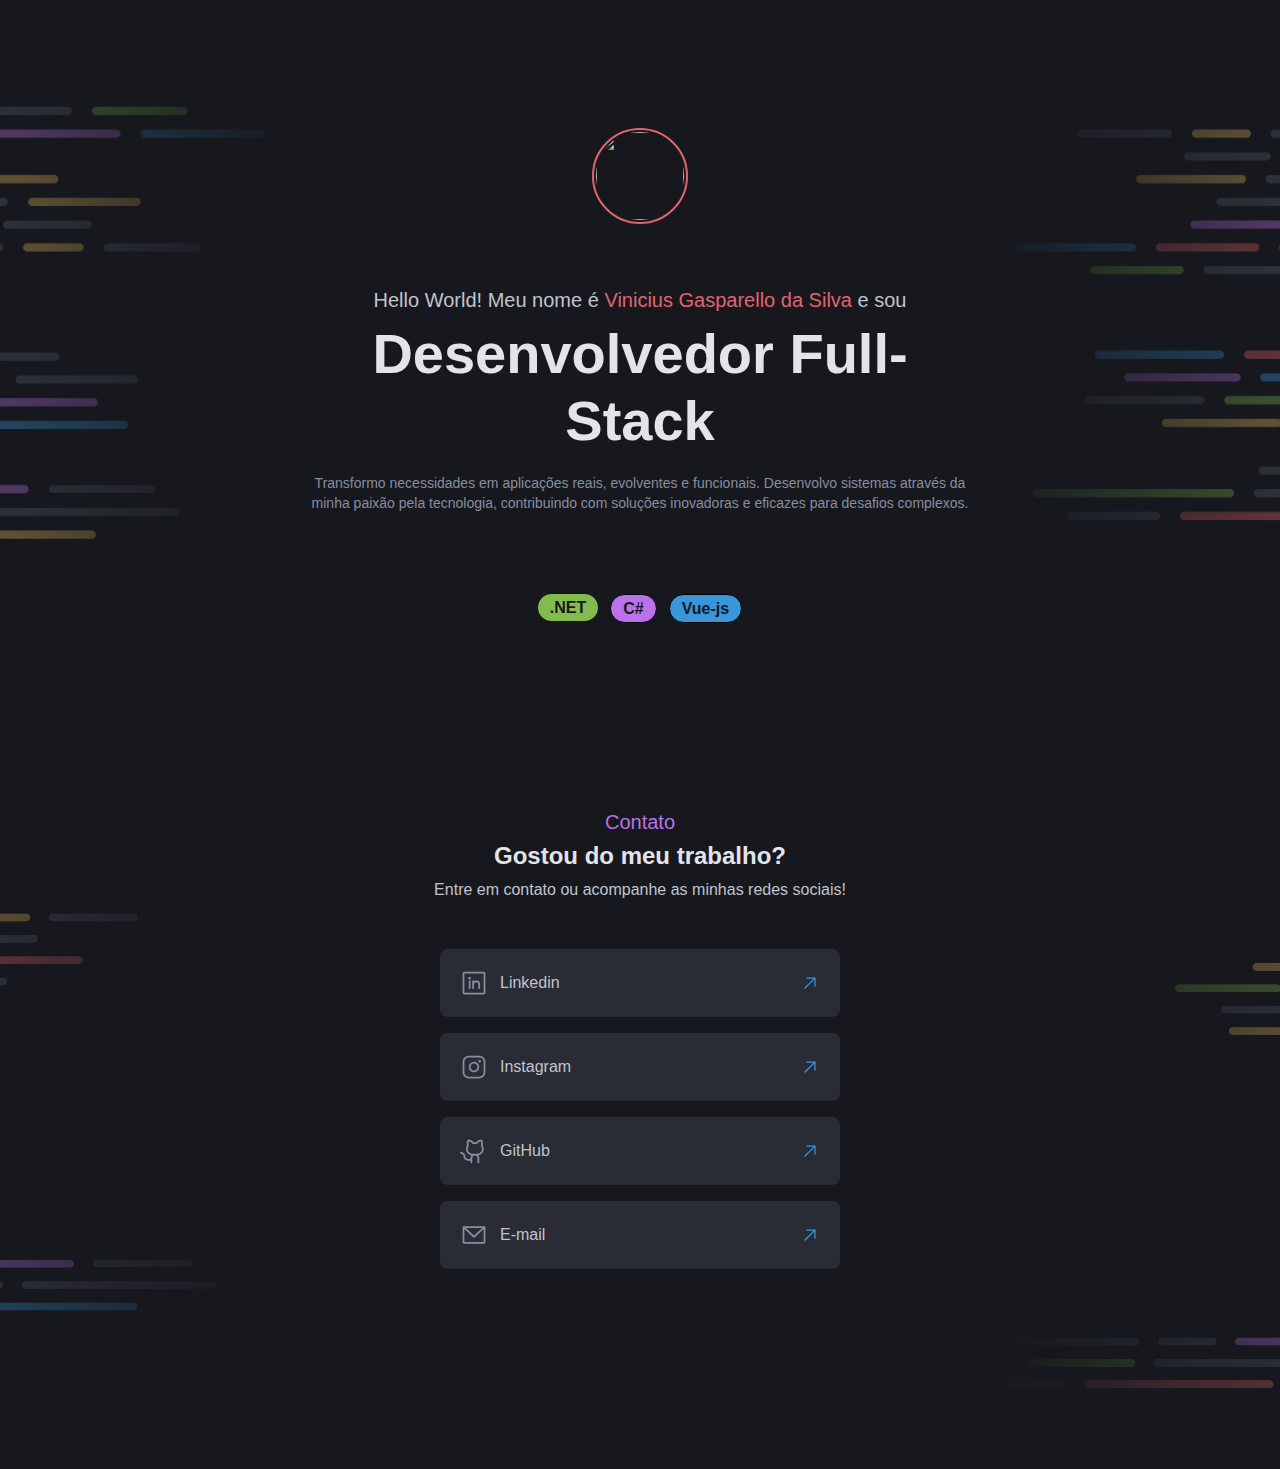
==== index.html @ 73d3e3e0 "feat: portifolio created" ====
<!DOCTYPE html>
<html lang="en">
<head>
  <meta charset="UTF-8">
  <meta http-equiv="X-UA-Compatible" content="IE=edge">
  <meta name="viewport" content="width=device-width, initial-scale=1.0">
  <link rel="stylesheet" href="./vars.css">
  <link rel="stylesheet" href="./style.css">
  
  
  <style>
   button,
   input,
   select,
   h1,
   h2,
   h3,
   h4,
   h5,
   * {
       box-sizing: border-box;
       margin: 0;
       padding: 0;
       border: none;
       text-decoration: none;
       background: none;
   
       -webkit-font-smoothing: antialiased;
   }
   
   menu, ol, ul {
       list-style-type: none;
       margin: 0;
       padding: 0;
   }
   </style>
  <title>Vinicius Gasparello da Silva</title>
</head>
<body>
  <div class="projeto">
    <div
      class="intro"
      style="
        background: url(images/intro0.png) center;
        background-size: cover;
        background-repeat: no-repeat;
      "
    >
      <div class="info">
        <div class="header">
          <div class="avatar">
            <div class="border"></div>
            <img class="image" src="images/perfil.jpg" />
          </div>
          <div class="text">
            <div class="title">
              <div class="hello-world-meu-nome-vinicius-gasparello-da-silva-e-sou">
                <span>
                  <span class="hello-world-meu-nome-vinicius-gasparello-da-silva-e-sou-span"> Hello World! Meu nome é</span>
                  <span class="hello-world-meu-nome-vinicius-gasparello-da-silva-e-sou-span2">Vinicius Gasparello da Silva</span>
                  <span class="hello-world-meu-nome-vinicius-gasparello-da-silva-e-sou-span3">e sou</span>
                </span>
              </div>
              <div class="desenvolvedor-full-stack">Desenvolvedor Full-Stack</div>
            </div>
            <div class="transformo-necessidades-em-aplica-es-reais-evolventes-e-funcionais-desenvolvo-sistemas-atrav-s-da-minha-paix-o-pela-tecnologia-contribuindo-com-solu-es-inovadoras-e-eficazes-para-desafios-complexos">
              Transformo necessidades em aplicações reais, evolventes e funcionais. Desenvolvo sistemas através da minha paixão pela tecnologia, contribuindo com soluções inovadoras e eficazes para desafios complexos.
            </div>
          </div>
        </div>
        <div class="tags">
          <div class="social-button">
            <div class="git-hub">.NET</div>
          </div>
          <div class="social-button2">
            <div class="php">C#</div>
          </div>
          <div class="social-button3">
            <div class="css">Vue-js</div>
          </div>
          <!-- 
          <div class="social-button4">
            <div class="html">HTML</div>
          </div>
          <div class="social-button5">
            <div class="javascript">Javascript</div>
          </div>
           --> 
        </div>
      </div>
    </div>

    <div class="projects" style="display: none;">
      <div class="header2">
        <div class="meu-trabalho">Meu trabalho</div>
        <div class="veja-os-projetos-em-destaque">
          Veja os projetos em destaque
        </div>
      </div>
      <div class="grid">
        <div class="project-card">
          <img class="image2" src="image1.png" />
          <div class="text2">
            <div class="description">
              <div class="title2">Travelgram</div>
              <div
                class="lorem-ipsum-dolor-sit-amet-consectetur-viverra-sed-laoreet-eu-ornare"
              >
                Rede social onde as pessoas mostram os registros de suas viagens
                pelo mundo
              </div>
            </div>
            <div class="tags2">
              <div class="social-button6">
                <div class="php2">PHP</div>
              </div>
              <div class="social-button7">
                <div class="css2">CSS</div>
              </div>
              <div class="social-button8">
                <div class="html2">HTML</div>
              </div>
              <div class="social-button9">
                <div class="javascript2">Javascript</div>
              </div>
            </div>
          </div>
        </div>
        <div class="project-card">
          <img class="image2" src="image2.png" />
          <div class="text2">
            <div class="description">
              <div class="title2">Página de receita</div>
              <div
                class="lorem-ipsum-dolor-sit-amet-consectetur-viverra-sed-laoreet-eu-ornare"
              >
                Página com o passo a passo de uma receita para cupcakes
              </div>
            </div>
            <div class="tags2">
              <div class="social-button6">
                <div class="php2">PHP</div>
              </div>
              <div class="social-button7">
                <div class="css2">CSS</div>
              </div>
              <div class="social-button8">
                <div class="html2">HTML</div>
              </div>
              <div class="social-button9">
                <div class="javascript2">Javascript</div>
              </div>
            </div>
          </div>
        </div>
        <div class="project-card">
          <img class="image2" src="image3.png" />
          <div class="text2">
            <div class="description">
              <div class="title2">Tech News</div>
              <div
                class="lorem-ipsum-dolor-sit-amet-consectetur-viverra-sed-laoreet-eu-ornare"
              >
                Homepage de um portal de notícias sobre a área de tecnologia
              </div>
            </div>
            <div class="tags2">
              <div class="social-button6">
                <div class="php2">PHP</div>
              </div>
              <div class="social-button7">
                <div class="css2">CSS</div>
              </div>
              <div class="social-button8">
                <div class="html2">HTML</div>
              </div>
              <div class="social-button9">
                <div class="javascript2">Javascript</div>
              </div>
            </div>
          </div>
        </div>
        <div class="project-card">
          <img class="image2" src="image4.png" />
          <div class="text2">
            <div class="description">
              <div class="title2">Refund</div>
              <div
                class="lorem-ipsum-dolor-sit-amet-consectetur-viverra-sed-laoreet-eu-ornare"
              >
                Um sistema para pedido e acompanhamento de reembolso
              </div>
            </div>
            <div class="tags2">
              <div class="social-button6">
                <div class="php2">PHP</div>
              </div>
              <div class="social-button7">
                <div class="css2">CSS</div>
              </div>
              <div class="social-button8">
                <div class="html2">HTML</div>
              </div>
              <div class="social-button9">
                <div class="javascript2">Javascript</div>
              </div>
            </div>
          </div>
        </div>
        <div class="project-card">
          <img class="image2" src="image5.png" />
          <div class="text2">
            <div class="description">
              <div class="title2">Página de turismo</div>
              <div
                class="lorem-ipsum-dolor-sit-amet-consectetur-viverra-sed-laoreet-eu-ornare"
              >
                Página com as principais informações para quem quer viajar para
                Busan
              </div>
            </div>
            <div class="tags2">
              <div class="social-button6">
                <div class="php2">PHP</div>
              </div>
              <div class="social-button7">
                <div class="css2">CSS</div>
              </div>
              <div class="social-button8">
                <div class="html2">HTML</div>
              </div>
              <div class="social-button9">
                <div class="javascript2">Javascript</div>
              </div>
            </div>
          </div>
        </div>
        <div class="project-card">
          <img class="image2" src="image6.png" />
          <div class="text2">
            <div class="description">
              <div class="title2">Zingen</div>
              <div
                class="lorem-ipsum-dolor-sit-amet-consectetur-viverra-sed-laoreet-eu-ornare"
              >
                Landing Page completa e responsiva de um aplicativo de Karaokê
              </div>
            </div>
            <div class="tags2">
              <div class="social-button6">
                <div class="php2">PHP</div>
              </div>
              <div class="social-button7">
                <div class="css2">CSS</div>
              </div>
              <div class="social-button8">
                <div class="html2">HTML</div>
              </div>
              <div class="social-button9">
                <div class="javascript2">Javascript</div>
              </div>
            </div>
          </div>
        </div>
      </div>
    </div>

    <div class="contact"
      style="
        background: url(images/contact0.png) center;
        background-size: cover;
        background-repeat: no-repeat;
      "
    >
      <div class="header3">
        <div class="contato">Contato</div>
        <div class="gostou-do-meu-trabalho">Gostou do meu trabalho?</div>
        <div class="entre-em-contato-ou-acompanhe-as-minhas-redes-sociais">
          Entre em contato ou acompanhe as minhas redes sociais!
        </div>
      </div>
      <div class="links">
        <a class="social-button10" href="https://www.linkedin.com/in/vinicius-gasparello-da-silva/">
          <img class="linkedin-logo" src="linkedin-logo0.svg" />
          <div class="linkedin">Linkedin</div>
          <img class="arrow-up-right" src="arrow-up-right0.svg" />
        </a>
        <a class="social-button10" href="https://www.instagram.com/gasparellovinicius/">
          <img class="instagram-logo" src="instagram-logo0.svg" />
          <div class="linkedin">Instagram</div>
          <img class="arrow-up-right2" src="arrow-up-right1.svg" />
        </a>
        <a class="social-button10" href="https://github.com/vgdsilva">
          <img class="github-logo" src="github-logo0.svg" />
          <div class="linkedin">GitHub</div>
          <img class="arrow-up-right3" src="arrow-up-right2.svg" />
        </a>
        <div class="social-button10">
          <img class="envelope-simple" src="envelope-simple0.svg" />
          <div class="linkedin">E-mail</div>
          <img class="arrow-up-right4" src="arrow-up-right3.svg" />
        </div>
      </div>
    </div>
  </div>
  
</body>
</html>
---- vars.css ----
/* Figma Styles of your File */
:root {
  /* Colors */
  --main-red: #e3646e;
  --main-purple: #bb72e9;
  --main-blue: #3996db;
  --main-green: #82bc4f;
  --main-yellow: #eabd5f;
  --base-gray-100: #0d0e11;
  --base-gray-200: #16181d;
  --base-gray-300: #292c34;
  --base-gray-400: #878ea1;
  --base-gray-500: #c0c4ce;
  --base-gray-600: #e2e4e9;

  /* Fonts */
  --title-lg-font-family: Asap-Bold, sans-serif;
  --title-lg-font-size: 56px;
  --title-lg-line-height: 120%;
  --title-lg-font-weight: 700;
  --title-lg-font-style: normal;
  --title-md-font-family: Asap-Bold, sans-serif;
  --title-md-font-size: 24px;
  --title-md-line-height: 120%;
  --title-md-font-weight: 700;
  --title-md-font-style: normal;
  --title-sm-font-family: Asap-Bold, sans-serif;
  --title-sm-font-size: 16px;
  --title-sm-line-height: 120%;
  --title-sm-font-weight: 700;
  --title-sm-font-style: normal;
  --subtitle-font-family: Inconsolata-Regular, sans-serif;
  --subtitle-font-size: 20px;
  --subtitle-line-height: 120%;
  --subtitle-font-weight: 400;
  --subtitle-font-style: normal;
  --text-md-font-family: MavenPro-Regular, sans-serif;
  --text-md-font-size: 16px;
  --text-md-line-height: 140%;
  --text-md-font-weight: 400;
  --text-md-font-style: normal;
  --text-sm-font-family: MavenPro-Regular, sans-serif;
  --text-sm-font-size: 14px;
  --text-sm-line-height: 140%;
  --text-sm-font-weight: 400;
  --text-sm-font-style: normal;
  --tag-md-font-family: Inconsolata-Bold, sans-serif;
  --tag-md-font-size: 16px;
  --tag-md-line-height: 120%;
  --tag-md-font-weight: 700;
  --tag-md-font-style: normal;
  --tag-sm-font-family: Inconsolata-Bold, sans-serif;
  --tag-sm-font-size: 12px;
  --tag-sm-line-height: 120%;
  --tag-sm-font-weight: 700;
  --tag-sm-font-style: normal;

  /* Effects */
}
---- style.css ----
.projeto,
.projeto * {
  box-sizing: border-box;
}
.projeto {
  background: var(--base-gray-200, #16181d);
  display: flex;
  flex-direction: column;
  gap: 0px;
  align-items: flex-start;
  justify-content: flex-end;
  position: relative;
  overflow: hidden;
}
.intro {
  align-self: stretch;
  flex-shrink: 0;
  height: 682px;
  position: relative;
  overflow: hidden;
}
.info {
  display: flex;
  flex-direction: column;
  gap: 80px;
  align-items: center;
  justify-content: flex-start;
  width: 1040px;
  position: absolute;
  left: 50%;
  translate: -50%;
  top: 120px;
}
.header {
  display: flex;
  flex-direction: column;
  gap: 56px;
  align-items: center;
  justify-content: flex-start;
  flex-shrink: 0;
  width: 680px;
  position: relative;
}
.avatar {
  flex-shrink: 0;
  width: 112px;
  height: 112px;
  position: relative;
  overflow: hidden;
}
.user {
  position: absolute;
  inset: 0;
}
.border {
  border-radius: 999px;
  border-style: solid;
  border-color: var(--main-red, #e3646e);
  border-width: 2px;
  width: 96px;
  height: 96px;
  position: absolute;
  left: 8px;
  top: 8px;
}
.image {
  border-radius: 9999px;
  width: 87.27px;
  height: 87.27px;
  position: absolute;
  left: 12.36px;
  top: 12.36px;
  object-fit: cover;
}
.text {
  display: flex;
  flex-direction: column;
  gap: 20px;
  align-items: center;
  justify-content: flex-start;
  align-self: stretch;
  flex-shrink: 0;
  position: relative;
}
.title {
  display: flex;
  flex-direction: column;
  gap: 8px;
  align-items: center;
  justify-content: flex-start;
  align-self: stretch;
  flex-shrink: 0;
  position: relative;
}
.hello-world-meu-nome-vinicius-gasparello-da-silva-e-sou {
  text-align: center;
  font-family: var(--subtitle-font-family, "Inconsolata-Regular", sans-serif);
  font-size: var(--subtitle-font-size, 20px);
  line-height: var(--subtitle-line-height, 120%);
  font-weight: var(--subtitle-font-weight, 400);
  position: relative;
  align-self: stretch;
}
.hello-world-meu-nome-vinicius-gasparello-da-silva-e-sou-span {
  color: var(--base-gray-500, #c0c4ce);
  font-family: var(--subtitle-font-family, "Inconsolata-Regular", sans-serif);
  font-size: var(--subtitle-font-size, 20px);
  line-height: var(--subtitle-line-height, 120%);
  font-weight: var(--subtitle-font-weight, 400);
}
.hello-world-meu-nome-vinicius-gasparello-da-silva-e-sou-span2 {
  color: var(--main-red, #e3646e);
  font-family: var(--subtitle-font-family, "Inconsolata-Regular", sans-serif);
  font-size: var(--subtitle-font-size, 20px);
  line-height: var(--subtitle-line-height, 120%);
  font-weight: var(--subtitle-font-weight, 400);
}
.hello-world-meu-nome-vinicius-gasparello-da-silva-e-sou-span3 {
  color: var(--base-gray-500, #c0c4ce);
  font-family: var(--subtitle-font-family, "Inconsolata-Regular", sans-serif);
  font-size: var(--subtitle-font-size, 20px);
  line-height: var(--subtitle-line-height, 120%);
  font-weight: var(--subtitle-font-weight, 400);
}
.desenvolvedor-full-stack {
  color: var(--base-gray-600, #e2e4e9);
  text-align: center;
  font-family: var(--title-lg-font-family, "Asap-Bold", sans-serif);
  font-size: var(--title-lg-font-size, 56px);
  line-height: var(--title-lg-line-height, 120%);
  font-weight: var(--title-lg-font-weight, 700);
  position: relative;
  align-self: stretch;
}
.transformo-necessidades-em-aplica-es-reais-evolventes-e-funcionais-desenvolvo-sistemas-atrav-s-da-minha-paix-o-pela-tecnologia-contribuindo-com-solu-es-inovadoras-e-eficazes-para-desafios-complexos {
  color: var(--base-gray-400, #878ea1);
  text-align: center;
  font-family: var(--text-sm-font-family, "MavenPro-Regular", sans-serif);
  font-size: var(--text-sm-font-size, 14px);
  line-height: var(--text-sm-line-height, 140%);
  font-weight: var(--text-sm-font-weight, 400);
  position: relative;
  align-self: stretch;
}
.tags {
  display: flex;
  flex-direction: row;
  gap: 12px;
  align-items: flex-start;
  justify-content: flex-start;
  flex-shrink: 0;
  position: relative;
}
.social-button {
  background: var(--main-green, #82bc4f);
  border-radius: 999px;
  padding: 4px 12px 4px 12px;
  display: flex;
  flex-direction: row;
  gap: 8px;
  align-items: center;
  justify-content: center;
  flex-shrink: 0;
  position: relative;
  overflow: hidden;
}
.git-hub {
  color: var(--base-gray-200, #16181d);
  text-align: center;
  font-family: var(--tag-md-font-family, "Inconsolata-Bold", sans-serif);
  font-size: var(--tag-md-font-size, 16px);
  line-height: var(--tag-md-line-height, 120%);
  font-weight: var(--tag-md-font-weight, 700);
  position: relative;
}
.social-button2 {
  background: var(--main-purple, #bb72e9);
  border-radius: 999px;
  border-style: solid;
  border-color: #000000;
  border-width: 1px;
  padding: 4px 12px 4px 12px;
  display: flex;
  flex-direction: row;
  gap: 8px;
  align-items: center;
  justify-content: center;
  flex-shrink: 0;
  position: relative;
  overflow: hidden;
}
.php {
  color: var(--base-gray-200, #16181d);
  text-align: center;
  font-family: var(--tag-md-font-family, "Inconsolata-Bold", sans-serif);
  font-size: var(--tag-md-font-size, 16px);
  line-height: var(--tag-md-line-height, 120%);
  font-weight: var(--tag-md-font-weight, 700);
  position: relative;
}
.social-button3 {
  background: var(--main-blue, #3996db);
  border-radius: 999px;
  border-style: solid;
  border-color: #000000;
  border-width: 1px;
  padding: 4px 12px 4px 12px;
  display: flex;
  flex-direction: row;
  gap: 8px;
  align-items: center;
  justify-content: center;
  flex-shrink: 0;
  position: relative;
  overflow: hidden;
}
.css {
  color: var(--base-gray-200, #16181d);
  text-align: center;
  font-family: var(--tag-md-font-family, "Inconsolata-Bold", sans-serif);
  font-size: var(--tag-md-font-size, 16px);
  line-height: var(--tag-md-line-height, 120%);
  font-weight: var(--tag-md-font-weight, 700);
  position: relative;
}
.social-button4 {
  background: var(--main-red, #e3646e);
  border-radius: 999px;
  border-style: solid;
  border-color: #000000;
  border-width: 1px;
  padding: 4px 12px 4px 12px;
  display: flex;
  flex-direction: row;
  gap: 8px;
  align-items: center;
  justify-content: center;
  flex-shrink: 0;
  position: relative;
  overflow: hidden;
}
.html {
  color: var(--base-gray-200, #16181d);
  text-align: center;
  font-family: var(--tag-md-font-family, "Inconsolata-Bold", sans-serif);
  font-size: var(--tag-md-font-size, 16px);
  line-height: var(--tag-md-line-height, 120%);
  font-weight: var(--tag-md-font-weight, 700);
  position: relative;
}
.social-button5 {
  background: var(--main-yellow, #eabd5f);
  border-radius: 999px;
  border-style: solid;
  border-color: #000000;
  border-width: 1px;
  padding: 4px 12px 4px 12px;
  display: flex;
  flex-direction: row;
  gap: 8px;
  align-items: center;
  justify-content: center;
  flex-shrink: 0;
  position: relative;
  overflow: hidden;
}
.javascript {
  color: var(--base-gray-200, #16181d);
  text-align: center;
  font-family: var(--tag-md-font-family, "Inconsolata-Bold", sans-serif);
  font-size: var(--tag-md-font-size, 16px);
  line-height: var(--tag-md-line-height, 120%);
  font-weight: var(--tag-md-font-weight, 700);
  position: relative;
}
.projects {
  padding: 72px 120px 144px 120px;
  display: flex;
  flex-direction: column;
  gap: 56px;
  align-items: center;
  justify-content: center;
  align-self: stretch;
  flex-shrink: 0;
  position: relative;
  overflow: hidden;
}
.header2 {
  display: flex;
  flex-direction: column;
  gap: 8px;
  align-items: flex-start;
  justify-content: center;
  flex-shrink: 0;
  width: 1040px;
  position: relative;
}
.meu-trabalho {
  color: var(--main-red, #e3646e);
  text-align: center;
  font-family: var(--subtitle-font-family, "Inconsolata-Regular", sans-serif);
  font-size: var(--subtitle-font-size, 20px);
  line-height: var(--subtitle-line-height, 120%);
  font-weight: var(--subtitle-font-weight, 400);
  position: relative;
  align-self: stretch;
}
.veja-os-projetos-em-destaque {
  color: var(--base-gray-600, #e2e4e9);
  text-align: center;
  font-family: var(--title-md-font-family, "Asap-Bold", sans-serif);
  font-size: var(--title-md-font-size, 24px);
  line-height: var(--title-md-line-height, 120%);
  font-weight: var(--title-md-font-weight, 700);
  position: relative;
  align-self: stretch;
}
.grid {
  display: flex;
  flex-direction: row;
  gap: 24px;
  align-items: flex-start;
  justify-content: center;
  flex-wrap: wrap;
  align-content: flex-start;
  flex-shrink: 0;
  width: 1040px;
  position: relative;
}
.project-card {
  background: var(--base-gray-300, #292c34);
  border-radius: 12px;
  padding: 12px;
  display: flex;
  flex-direction: row;
  gap: 16px;
  align-items: flex-start;
  justify-content: center;
  flex-shrink: 0;
  width: 508px;
  position: relative;
  overflow: hidden;
}
.image2 {
  border-radius: 8px;
  flex-shrink: 0;
  width: 224px;
  height: 156px;
  position: relative;
  object-fit: cover;
}
.text2 {
  padding: 8px 4px 8px 4px;
  display: flex;
  flex-direction: column;
  align-items: center;
  justify-content: space-between;
  align-self: stretch;
  flex: 1;
  position: relative;
}
.description {
  display: flex;
  flex-direction: column;
  gap: 8px;
  align-items: flex-start;
  justify-content: flex-start;
  align-self: stretch;
  flex-shrink: 0;
  position: relative;
}
.title2 {
  color: var(--base-gray-600, #e2e4e9);
  text-align: left;
  font-family: var(--title-sm-font-family, "Asap-Bold", sans-serif);
  font-size: var(--title-sm-font-size, 16px);
  line-height: var(--title-sm-line-height, 120%);
  font-weight: var(--title-sm-font-weight, 700);
  position: relative;
  align-self: stretch;
}
.lorem-ipsum-dolor-sit-amet-consectetur-viverra-sed-laoreet-eu-ornare {
  color: var(--base-gray-500, #c0c4ce);
  text-align: left;
  font-family: var(--text-sm-font-family, "MavenPro-Regular", sans-serif);
  font-size: var(--text-sm-font-size, 14px);
  line-height: var(--text-sm-line-height, 140%);
  font-weight: var(--text-sm-font-weight, 400);
  position: relative;
  align-self: stretch;
  height: 64px;
  text-overflow: ellipsis;
  overflow: hidden;
}
.tags2 {
  display: flex;
  flex-direction: row;
  gap: 8px;
  align-items: center;
  justify-content: flex-start;
  align-self: stretch;
  flex-shrink: 0;
  position: relative;
}
.social-button6 {
  background: var(--main-purple, #bb72e9);
  border-radius: 999px;
  padding: 2px 8px 2px 8px;
  display: flex;
  flex-direction: row;
  gap: 8px;
  align-items: center;
  justify-content: center;
  flex-shrink: 0;
  position: relative;
  overflow: hidden;
}
.php2 {
  color: var(--base-gray-200, #16181d);
  text-align: center;
  font-family: var(--tag-sm-font-family, "Inconsolata-Bold", sans-serif);
  font-size: var(--tag-sm-font-size, 12px);
  line-height: var(--tag-sm-line-height, 120%);
  font-weight: var(--tag-sm-font-weight, 700);
  position: relative;
}
.social-button7 {
  background: var(--main-blue, #3996db);
  border-radius: 999px;
  padding: 2px 8px 2px 8px;
  display: flex;
  flex-direction: row;
  gap: 8px;
  align-items: center;
  justify-content: center;
  flex-shrink: 0;
  position: relative;
  overflow: hidden;
}
.css2 {
  color: var(--base-gray-200, #16181d);
  text-align: center;
  font-family: var(--tag-sm-font-family, "Inconsolata-Bold", sans-serif);
  font-size: var(--tag-sm-font-size, 12px);
  line-height: var(--tag-sm-line-height, 120%);
  font-weight: var(--tag-sm-font-weight, 700);
  position: relative;
}
.social-button8 {
  background: var(--main-red, #e3646e);
  border-radius: 999px;
  padding: 2px 8px 2px 8px;
  display: flex;
  flex-direction: row;
  gap: 8px;
  align-items: center;
  justify-content: center;
  flex-shrink: 0;
  position: relative;
  overflow: hidden;
}
.html2 {
  color: var(--base-gray-200, #16181d);
  text-align: center;
  font-family: var(--tag-sm-font-family, "Inconsolata-Bold", sans-serif);
  font-size: var(--tag-sm-font-size, 12px);
  line-height: var(--tag-sm-line-height, 120%);
  font-weight: var(--tag-sm-font-weight, 700);
  position: relative;
}
.social-button9 {
  background: var(--main-yellow, #eabd5f);
  border-radius: 999px;
  padding: 2px 8px 2px 8px;
  display: flex;
  flex-direction: row;
  gap: 8px;
  align-items: center;
  justify-content: center;
  flex-shrink: 0;
  position: relative;
  overflow: hidden;
}
.javascript2 {
  color: var(--base-gray-200, #16181d);
  text-align: center;
  font-family: var(--tag-sm-font-family, "Inconsolata-Bold", sans-serif);
  font-size: var(--tag-sm-font-size, 12px);
  line-height: var(--tag-sm-line-height, 120%);
  font-weight: var(--tag-sm-font-weight, 700);
  position: relative;
}
.contact {
  padding: 128px 120px 200px 120px;
  display: flex;
  flex-direction: column;
  gap: 48px;
  align-items: center;
  justify-content: center;
  align-self: stretch;
  flex-shrink: 0;
  position: relative;
  overflow: hidden;
}
.header3 {
  display: flex;
  flex-direction: column;
  gap: 8px;
  align-items: flex-start;
  justify-content: center;
  flex-shrink: 0;
  position: relative;
}
.contato {
  color: var(--main-purple, #bb72e9);
  text-align: center;
  font-family: var(--subtitle-font-family, "Inconsolata-Regular", sans-serif);
  font-size: var(--subtitle-font-size, 20px);
  line-height: var(--subtitle-line-height, 120%);
  font-weight: var(--subtitle-font-weight, 400);
  position: relative;
  align-self: stretch;
}
.gostou-do-meu-trabalho {
  color: var(--base-gray-600, #e2e4e9);
  text-align: center;
  font-family: var(--title-md-font-family, "Asap-Bold", sans-serif);
  font-size: var(--title-md-font-size, 24px);
  line-height: var(--title-md-line-height, 120%);
  font-weight: var(--title-md-font-weight, 700);
  position: relative;
  align-self: stretch;
}
.entre-em-contato-ou-acompanhe-as-minhas-redes-sociais {
  color: var(--base-gray-500, #c0c4ce);
  text-align: center;
  font-family: var(--text-md-font-family, "MavenPro-Regular", sans-serif);
  font-size: var(--text-md-font-size, 16px);
  line-height: var(--text-md-line-height, 140%);
  font-weight: var(--text-md-font-weight, 400);
  position: relative;
  align-self: stretch;
}
.links {
  display: flex;
  flex-direction: column;
  gap: 16px;
  align-items: flex-start;
  justify-content: flex-start;
  flex-shrink: 0;
  position: relative;
}
.social-button10 {
  background: var(--base-gray-300, #292c34);
  border-radius: 8px;
  padding: 20px;
  display: flex;
  flex-direction: row;
  gap: 12px;
  align-items: center;
  justify-content: center;
  flex-shrink: 0;
  width: 400px;
  position: relative;
  overflow: hidden;
}
.linkedin-logo {
  flex-shrink: 0;
  width: 28px;
  height: 28px;
  position: relative;
  overflow: visible;
}
.linkedin {
  color: var(--base-gray-500, #c0c4ce);
  text-align: left;
  font-family: "MavenPro-Medium", sans-serif;
  font-size: 16px;
  line-height: 140%;
  font-weight: 500;
  position: relative;
  flex: 1;
}
.arrow-up-right {
  flex-shrink: 0;
  width: 20px;
  height: 20px;
  position: relative;
  overflow: visible;
}
.instagram-logo {
  flex-shrink: 0;
  width: 28px;
  height: 28px;
  position: relative;
  overflow: visible;
}
.arrow-up-right2 {
  flex-shrink: 0;
  width: 20px;
  height: 20px;
  position: relative;
  overflow: visible;
}
.github-logo {
  flex-shrink: 0;
  width: 28px;
  height: 28px;
  position: relative;
  overflow: visible;
}
.arrow-up-right3 {
  flex-shrink: 0;
  width: 20px;
  height: 20px;
  position: relative;
  overflow: visible;
}
.envelope-simple {
  flex-shrink: 0;
  width: 28px;
  height: 28px;
  position: relative;
  overflow: visible;
}
.arrow-up-right4 {
  flex-shrink: 0;
  width: 20px;
  height: 20px;
  position: relative;
  overflow: visible;
}
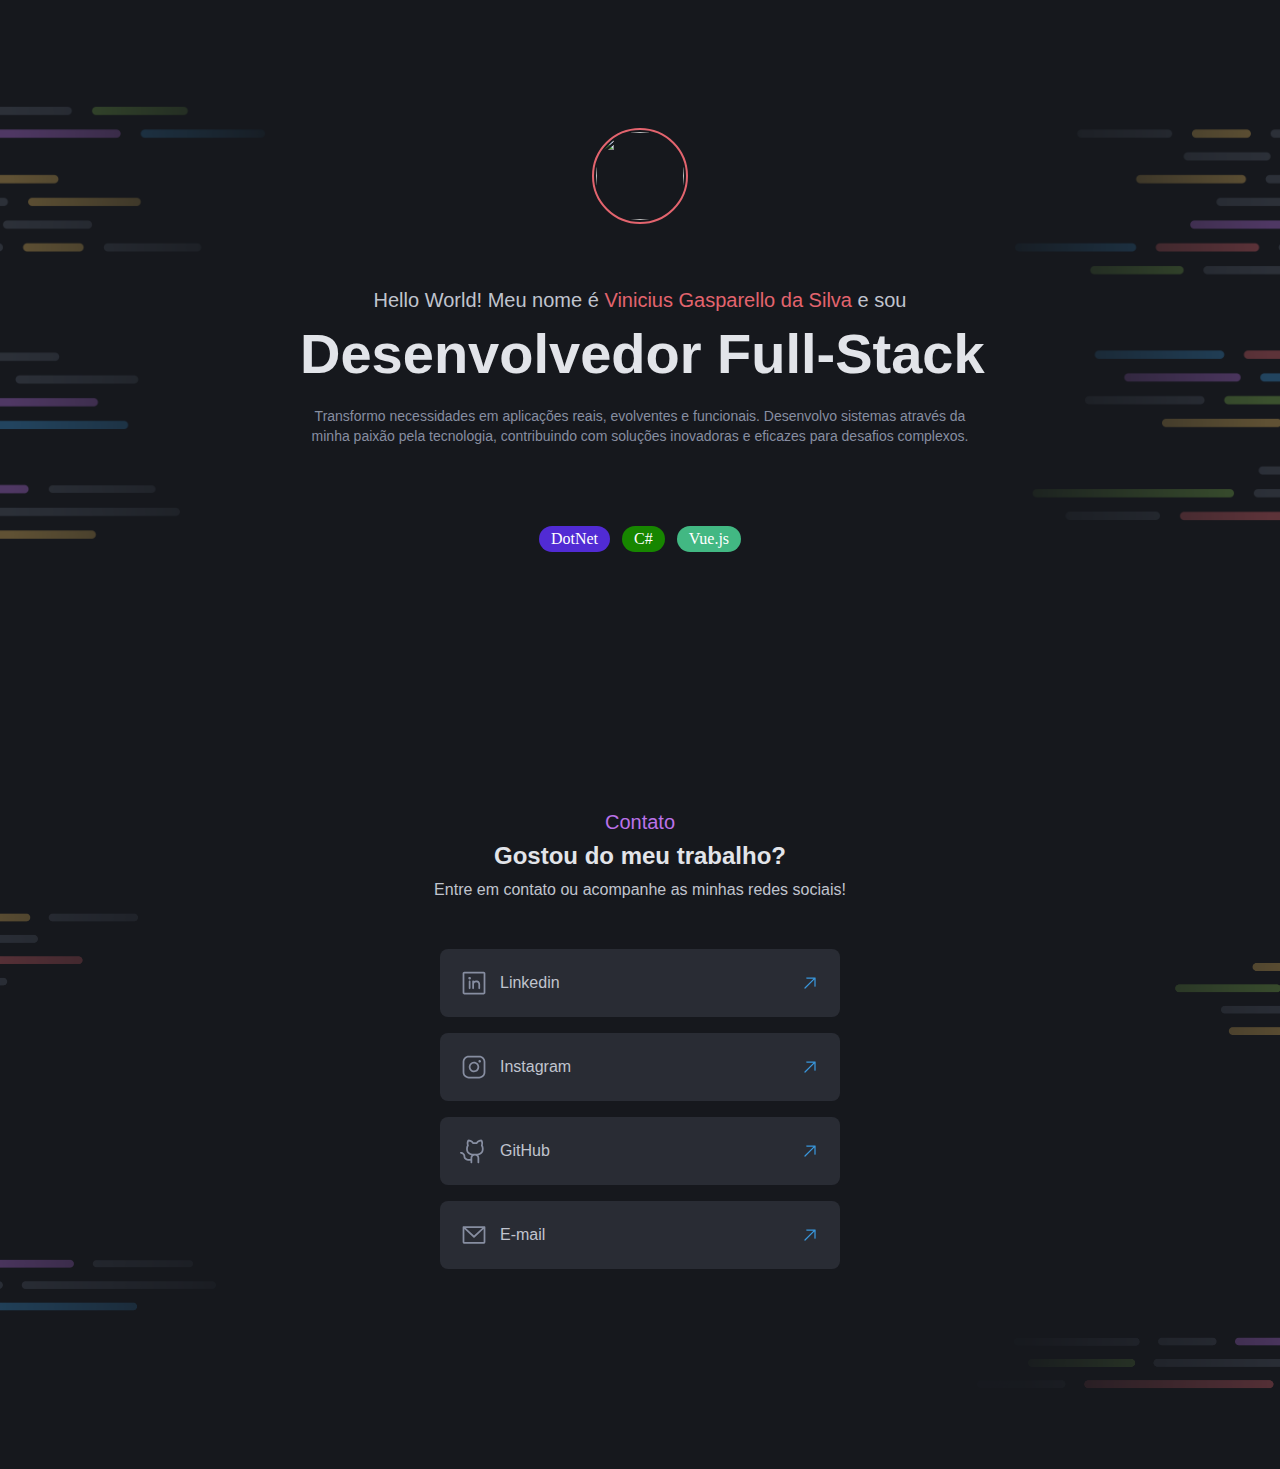
==== commit 93733172: "feat: auto tags lists and ajustes images" ====
--- a/index.html
+++ b/index.html
@@ -4,48 +4,14 @@
   <meta charset="UTF-8">
   <meta http-equiv="X-UA-Compatible" content="IE=edge">
   <meta name="viewport" content="width=device-width, initial-scale=1.0">
-  <link rel="stylesheet" href="./vars.css">
-  <link rel="stylesheet" href="./style.css">
+  <link rel="stylesheet" href="./styles/vars.css">
+  <link rel="stylesheet" href="./styles/style.css">
   
-  
-  <style>
-   button,
-   input,
-   select,
-   h1,
-   h2,
-   h3,
-   h4,
-   h5,
-   * {
-       box-sizing: border-box;
-       margin: 0;
-       padding: 0;
-       border: none;
-       text-decoration: none;
-       background: none;
-   
-       -webkit-font-smoothing: antialiased;
-   }
-   
-   menu, ol, ul {
-       list-style-type: none;
-       margin: 0;
-       padding: 0;
-   }
-   </style>
   <title>Vinicius Gasparello da Silva</title>
 </head>
 <body>
   <div class="projeto">
-    <div
-      class="intro"
-      style="
-        background: url(images/intro0.png) center;
-        background-size: cover;
-        background-repeat: no-repeat;
-      "
-    >
+    <div class="intro" style="background: url(images/intro0.png) center; background-size: cover; background-repeat: no-repeat;">
       <div class="info">
         <div class="header">
           <div class="avatar">
@@ -54,39 +20,21 @@
           </div>
           <div class="text">
             <div class="title">
-              <div class="hello-world-meu-nome-vinicius-gasparello-da-silva-e-sou">
+              <div class="name">
                 <span>
-                  <span class="hello-world-meu-nome-vinicius-gasparello-da-silva-e-sou-span"> Hello World! Meu nome é</span>
-                  <span class="hello-world-meu-nome-vinicius-gasparello-da-silva-e-sou-span2">Vinicius Gasparello da Silva</span>
-                  <span class="hello-world-meu-nome-vinicius-gasparello-da-silva-e-sou-span3">e sou</span>
+                  <span class="name-span"> Hello World! Meu nome é</span>
+                  <span class="name-span2">Vinicius Gasparello da Silva</span>
+                  <span class="name-span3">e sou</span>
                 </span>
               </div>
-              <div class="desenvolvedor-full-stack">Desenvolvedor Full-Stack</div>
-            </div>
-            <div class="transformo-necessidades-em-aplica-es-reais-evolventes-e-funcionais-desenvolvo-sistemas-atrav-s-da-minha-paix-o-pela-tecnologia-contribuindo-com-solu-es-inovadoras-e-eficazes-para-desafios-complexos">
+              <div class="cargo">Desenvolvedor Full-Stack</div>
+            </div>
+            <div class="subtitle">
               Transformo necessidades em aplicações reais, evolventes e funcionais. Desenvolvo sistemas através da minha paixão pela tecnologia, contribuindo com soluções inovadoras e eficazes para desafios complexos.
             </div>
           </div>
         </div>
-        <div class="tags">
-          <div class="social-button">
-            <div class="git-hub">.NET</div>
-          </div>
-          <div class="social-button2">
-            <div class="php">C#</div>
-          </div>
-          <div class="social-button3">
-            <div class="css">Vue-js</div>
-          </div>
-          <!-- 
-          <div class="social-button4">
-            <div class="html">HTML</div>
-          </div>
-          <div class="social-button5">
-            <div class="javascript">Javascript</div>
-          </div>
-           --> 
-        </div>
+        <div id="tags-list" class="tags"></div>
       </div>
     </div>
 
@@ -281,28 +229,29 @@
       </div>
       <div class="links">
         <a class="social-button10" href="https://www.linkedin.com/in/vinicius-gasparello-da-silva/">
-          <img class="linkedin-logo" src="linkedin-logo0.svg" />
+          <img class="linkedin-logo" src="images/linkedin-logo0.svg" />
           <div class="linkedin">Linkedin</div>
-          <img class="arrow-up-right" src="arrow-up-right0.svg" />
+          <img class="arrow-up-right" src="images/arrow-up-right.svg" />
         </a>
         <a class="social-button10" href="https://www.instagram.com/gasparellovinicius/">
-          <img class="instagram-logo" src="instagram-logo0.svg" />
+          <img class="instagram-logo" src="images/instagram-logo0.svg" />
           <div class="linkedin">Instagram</div>
-          <img class="arrow-up-right2" src="arrow-up-right1.svg" />
+          <img class="arrow-up-right" src="images/arrow-up-right.svg" />
         </a>
         <a class="social-button10" href="https://github.com/vgdsilva">
-          <img class="github-logo" src="github-logo0.svg" />
+          <img class="github-logo" src="images/github-logo0.svg" />
           <div class="linkedin">GitHub</div>
-          <img class="arrow-up-right3" src="arrow-up-right2.svg" />
+          <img class="arrow-up-right" src="images/arrow-up-right.svg" />
         </a>
         <div class="social-button10">
-          <img class="envelope-simple" src="envelope-simple0.svg" />
+          <img class="envelope-simple" src="images/envelope-simple0.svg" />
           <div class="linkedin">E-mail</div>
-          <img class="arrow-up-right4" src="arrow-up-right3.svg" />
+          <img class="arrow-up-right" src="images/arrow-up-right.svg" />
         </div>
       </div>
     </div>
   </div>
   
+  <script src="scripts/script.js"></script>
 </body>
 </html>--- a/styles/vars.css
+++ b/styles/vars.css
@@ -0,0 +1,59 @@
+/* Figma Styles of your File */
+:root {
+  /* Colors */
+  --main-red: #e3646e;
+  --main-purple: #bb72e9;
+  --main-blue: #3996db;
+  --main-green: #82bc4f;
+  --main-yellow: #eabd5f;
+  --base-gray-100: #0d0e11;
+  --base-gray-200: #16181d;
+  --base-gray-300: #292c34;
+  --base-gray-400: #878ea1;
+  --base-gray-500: #c0c4ce;
+  --base-gray-600: #e2e4e9;
+
+  /* Fonts */
+  --title-lg-font-family: Asap-Bold, sans-serif;
+  --title-lg-font-size: 56px;
+  --title-lg-line-height: 120%;
+  --title-lg-font-weight: 700;
+  --title-lg-font-style: normal;
+  --title-md-font-family: Asap-Bold, sans-serif;
+  --title-md-font-size: 24px;
+  --title-md-line-height: 120%;
+  --title-md-font-weight: 700;
+  --title-md-font-style: normal;
+  --title-sm-font-family: Asap-Bold, sans-serif;
+  --title-sm-font-size: 16px;
+  --title-sm-line-height: 120%;
+  --title-sm-font-weight: 700;
+  --title-sm-font-style: normal;
+  --subtitle-font-family: Inconsolata-Regular, sans-serif;
+  --subtitle-font-size: 20px;
+  --subtitle-line-height: 120%;
+  --subtitle-font-weight: 400;
+  --subtitle-font-style: normal;
+  --text-md-font-family: MavenPro-Regular, sans-serif;
+  --text-md-font-size: 16px;
+  --text-md-line-height: 140%;
+  --text-md-font-weight: 400;
+  --text-md-font-style: normal;
+  --text-sm-font-family: MavenPro-Regular, sans-serif;
+  --text-sm-font-size: 14px;
+  --text-sm-line-height: 140%;
+  --text-sm-font-weight: 400;
+  --text-sm-font-style: normal;
+  --tag-md-font-family: Inconsolata-Bold, sans-serif;
+  --tag-md-font-size: 16px;
+  --tag-md-line-height: 120%;
+  --tag-md-font-weight: 700;
+  --tag-md-font-style: normal;
+  --tag-sm-font-family: Inconsolata-Bold, sans-serif;
+  --tag-sm-font-size: 12px;
+  --tag-sm-line-height: 120%;
+  --tag-sm-font-weight: 700;
+  --tag-sm-font-style: normal;
+
+  /* Effects */
+}
--- a/styles/style.css
+++ b/styles/style.css
@@ -0,0 +1,594 @@
+button,
+   input,
+   select,
+   h1,
+   h2,
+   h3,
+   h4,
+   h5,
+   * {
+       box-sizing: border-box;
+       margin: 0;
+       padding: 0;
+       border: none;
+       text-decoration: none;
+       background: none;
+   
+       -webkit-font-smoothing: antialiased;
+   }
+   
+   menu, ol, ul {
+       list-style-type: none;
+       margin: 0;
+       padding: 0;
+   }
+
+.projeto,
+.projeto * {
+  box-sizing: border-box;
+}
+.projeto {
+  background: var(--base-gray-200, #16181d);
+  display: flex;
+  flex-direction: column;
+  gap: 0px;
+  align-items: flex-start;
+  justify-content: flex-end;
+  position: relative;
+  overflow: hidden;
+}
+.intro {
+  align-self: stretch;
+  flex-shrink: 0;
+  height: 682px;
+  position: relative;
+  overflow: hidden;
+}
+.info {
+  display: flex;
+  flex-direction: column;
+  gap: 80px;
+  align-items: center;
+  justify-content: flex-start;
+  width: 1040px;
+  position: absolute;
+  left: 50%;
+  translate: -50%;
+  top: 120px;
+}
+.header {
+  display: flex;
+  flex-direction: column;
+  gap: 56px;
+  align-items: center;
+  justify-content: flex-start;
+  flex-shrink: 0;
+  width: 680px;
+  position: relative;
+}
+.avatar {
+  flex-shrink: 0;
+  width: 112px;
+  height: 112px;
+  position: relative;
+  overflow: hidden;
+}
+.user {
+  position: absolute;
+  inset: 0;
+}
+.border {
+  border-radius: 999px;
+  border-style: solid;
+  border-color: var(--main-red, #e3646e);
+  border-width: 2px;
+  width: 96px;
+  height: 96px;
+  position: absolute;
+  left: 8px;
+  top: 8px;
+}
+.image {
+  border-radius: 9999px;
+  width: 87.27px;
+  height: 87.27px;
+  position: absolute;
+  left: 12.36px;
+  top: 12.36px;
+  object-fit: cover;
+}
+.text {
+  display: flex;
+  flex-direction: column;
+  gap: 20px;
+  align-items: center;
+  justify-content: flex-start;
+  align-self: stretch;
+  flex-shrink: 0;
+  position: relative;
+}
+.title {
+  display: flex;
+  flex-direction: column;
+  gap: 8px;
+  align-items: center;
+  justify-content: flex-start;
+  align-self: stretch;
+  flex-shrink: 0;
+  position: relative;
+}
+.name {
+  text-align: center;
+  font-family: var(--subtitle-font-family, "Inconsolata-Regular", sans-serif);
+  font-size: var(--subtitle-font-size, 20px);
+  line-height: var(--subtitle-line-height, 120%);
+  font-weight: var(--subtitle-font-weight, 400);
+  position: relative;
+  align-self: stretch;
+}
+.name-span {
+  color: var(--base-gray-500, #c0c4ce);
+  font-family: var(--subtitle-font-family, "Inconsolata-Regular", sans-serif);
+  font-size: var(--subtitle-font-size, 20px);
+  line-height: var(--subtitle-line-height, 120%);
+  font-weight: var(--subtitle-font-weight, 400);
+}
+.name-span2 {
+  color: var(--main-red, #e3646e);
+  font-family: var(--subtitle-font-family, "Inconsolata-Regular", sans-serif);
+  font-size: var(--subtitle-font-size, 20px);
+  line-height: var(--subtitle-line-height, 120%);
+  font-weight: var(--subtitle-font-weight, 400);
+}
+.name-span3 {
+  color: var(--base-gray-500, #c0c4ce);
+  font-family: var(--subtitle-font-family, "Inconsolata-Regular", sans-serif);
+  font-size: var(--subtitle-font-size, 20px);
+  line-height: var(--subtitle-line-height, 120%);
+  font-weight: var(--subtitle-font-weight, 400);
+}
+.cargo {
+  color: var(--base-gray-600, #e2e4e9);
+  text-align: center;
+  font-family: var(--title-lg-font-family, "Asap-Bold", sans-serif);
+  font-size: var(--title-lg-font-size, 56px);
+  line-height: var(--title-lg-line-height, 120%);
+  font-weight: var(--title-lg-font-weight, 700);
+  position: relative;
+  align-self: stretch;
+  width: max-content;
+}
+.subtitle {
+  color: var(--base-gray-400, #878ea1);
+  text-align: center;
+  font-family: var(--text-sm-font-family, "MavenPro-Regular", sans-serif);
+  font-size: var(--text-sm-font-size, 14px);
+  line-height: var(--text-sm-line-height, 140%);
+  font-weight: var(--text-sm-font-weight, 400);
+  position: relative;
+  align-self: stretch;
+}
+.tags {
+  display: flex;
+  flex-direction: row;
+  gap: 12px;
+  align-items: flex-start;
+  justify-content: flex-start;
+  flex-shrink: 0;
+  position: relative;
+}
+.social-button {
+  background: var(--main-green, #82bc4f);
+  border-radius: 999px;
+  padding: 4px 12px 4px 12px;
+  display: flex;
+  flex-direction: row;
+  gap: 8px;
+  align-items: center;
+  justify-content: center;
+  flex-shrink: 0;
+  position: relative;
+  overflow: hidden;
+}
+.git-hub {
+  color: var(--base-gray-200, #16181d);
+  text-align: center;
+  font-family: var(--tag-md-font-family, "Inconsolata-Bold", sans-serif);
+  font-size: var(--tag-md-font-size, 16px);
+  line-height: var(--tag-md-line-height, 120%);
+  font-weight: var(--tag-md-font-weight, 700);
+  position: relative;
+}
+.php {
+  color: var(--base-gray-200, #16181d);
+  text-align: center;
+  font-family: var(--tag-md-font-family, "Inconsolata-Bold", sans-serif);
+  font-size: var(--tag-md-font-size, 16px);
+  line-height: var(--tag-md-line-height, 120%);
+  font-weight: var(--tag-md-font-weight, 700);
+  position: relative;
+}
+.css {
+  color: var(--base-gray-200, #16181d);
+  text-align: center;
+  font-family: var(--tag-md-font-family, "Inconsolata-Bold", sans-serif);
+  font-size: var(--tag-md-font-size, 16px);
+  line-height: var(--tag-md-line-height, 120%);
+  font-weight: var(--tag-md-font-weight, 700);
+  position: relative;
+}
+.html {
+  color: var(--base-gray-200, #16181d);
+  text-align: center;
+  font-family: var(--tag-md-font-family, "Inconsolata-Bold", sans-serif);
+  font-size: var(--tag-md-font-size, 16px);
+  line-height: var(--tag-md-line-height, 120%);
+  font-weight: var(--tag-md-font-weight, 700);
+  position: relative;
+}
+.javascript {
+  color: var(--base-gray-200, #16181d);
+  text-align: center;
+  font-family: var(--tag-md-font-family, "Inconsolata-Bold", sans-serif);
+  font-size: var(--tag-md-font-size, 16px);
+  line-height: var(--tag-md-line-height, 120%);
+  font-weight: var(--tag-md-font-weight, 700);
+  position: relative;
+}
+.projects {
+  padding: 72px 120px 144px 120px;
+  display: flex;
+  flex-direction: column;
+  gap: 56px;
+  align-items: center;
+  justify-content: center;
+  align-self: stretch;
+  flex-shrink: 0;
+  position: relative;
+  overflow: hidden;
+}
+.header2 {
+  display: flex;
+  flex-direction: column;
+  gap: 8px;
+  align-items: flex-start;
+  justify-content: center;
+  flex-shrink: 0;
+  width: 1040px;
+  position: relative;
+}
+.meu-trabalho {
+  color: var(--main-red, #e3646e);
+  text-align: center;
+  font-family: var(--subtitle-font-family, "Inconsolata-Regular", sans-serif);
+  font-size: var(--subtitle-font-size, 20px);
+  line-height: var(--subtitle-line-height, 120%);
+  font-weight: var(--subtitle-font-weight, 400);
+  position: relative;
+  align-self: stretch;
+}
+.veja-os-projetos-em-destaque {
+  color: var(--base-gray-600, #e2e4e9);
+  text-align: center;
+  font-family: var(--title-md-font-family, "Asap-Bold", sans-serif);
+  font-size: var(--title-md-font-size, 24px);
+  line-height: var(--title-md-line-height, 120%);
+  font-weight: var(--title-md-font-weight, 700);
+  position: relative;
+  align-self: stretch;
+}
+.grid {
+  display: flex;
+  flex-direction: row;
+  gap: 24px;
+  align-items: flex-start;
+  justify-content: center;
+  flex-wrap: wrap;
+  align-content: flex-start;
+  flex-shrink: 0;
+  width: 1040px;
+  position: relative;
+}
+.project-card {
+  background: var(--base-gray-300, #292c34);
+  border-radius: 12px;
+  padding: 12px;
+  display: flex;
+  flex-direction: row;
+  gap: 16px;
+  align-items: flex-start;
+  justify-content: center;
+  flex-shrink: 0;
+  width: 508px;
+  position: relative;
+  overflow: hidden;
+}
+.image2 {
+  border-radius: 8px;
+  flex-shrink: 0;
+  width: 224px;
+  height: 156px;
+  position: relative;
+  object-fit: cover;
+}
+.text2 {
+  padding: 8px 4px 8px 4px;
+  display: flex;
+  flex-direction: column;
+  align-items: center;
+  justify-content: space-between;
+  align-self: stretch;
+  flex: 1;
+  position: relative;
+}
+.description {
+  display: flex;
+  flex-direction: column;
+  gap: 8px;
+  align-items: flex-start;
+  justify-content: flex-start;
+  align-self: stretch;
+  flex-shrink: 0;
+  position: relative;
+}
+.title2 {
+  color: var(--base-gray-600, #e2e4e9);
+  text-align: left;
+  font-family: var(--title-sm-font-family, "Asap-Bold", sans-serif);
+  font-size: var(--title-sm-font-size, 16px);
+  line-height: var(--title-sm-line-height, 120%);
+  font-weight: var(--title-sm-font-weight, 700);
+  position: relative;
+  align-self: stretch;
+}
+.lorem-ipsum-dolor-sit-amet-consectetur-viverra-sed-laoreet-eu-ornare {
+  color: var(--base-gray-500, #c0c4ce);
+  text-align: left;
+  font-family: var(--text-sm-font-family, "MavenPro-Regular", sans-serif);
+  font-size: var(--text-sm-font-size, 14px);
+  line-height: var(--text-sm-line-height, 140%);
+  font-weight: var(--text-sm-font-weight, 400);
+  position: relative;
+  align-self: stretch;
+  height: 64px;
+  text-overflow: ellipsis;
+  overflow: hidden;
+}
+.tags2 {
+  display: flex;
+  flex-direction: row;
+  gap: 8px;
+  align-items: center;
+  justify-content: flex-start;
+  align-self: stretch;
+  flex-shrink: 0;
+  position: relative;
+}
+.social-button6 {
+  background: var(--main-purple, #bb72e9);
+  border-radius: 999px;
+  padding: 2px 8px 2px 8px;
+  display: flex;
+  flex-direction: row;
+  gap: 8px;
+  align-items: center;
+  justify-content: center;
+  flex-shrink: 0;
+  position: relative;
+  overflow: hidden;
+}
+.php2 {
+  color: var(--base-gray-200, #16181d);
+  text-align: center;
+  font-family: var(--tag-sm-font-family, "Inconsolata-Bold", sans-serif);
+  font-size: var(--tag-sm-font-size, 12px);
+  line-height: var(--tag-sm-line-height, 120%);
+  font-weight: var(--tag-sm-font-weight, 700);
+  position: relative;
+}
+.social-button7 {
+  background: var(--main-blue, #3996db);
+  border-radius: 999px;
+  padding: 2px 8px 2px 8px;
+  display: flex;
+  flex-direction: row;
+  gap: 8px;
+  align-items: center;
+  justify-content: center;
+  flex-shrink: 0;
+  position: relative;
+  overflow: hidden;
+}
+.css2 {
+  color: var(--base-gray-200, #16181d);
+  text-align: center;
+  font-family: var(--tag-sm-font-family, "Inconsolata-Bold", sans-serif);
+  font-size: var(--tag-sm-font-size, 12px);
+  line-height: var(--tag-sm-line-height, 120%);
+  font-weight: var(--tag-sm-font-weight, 700);
+  position: relative;
+}
+.social-button8 {
+  background: var(--main-red, #e3646e);
+  border-radius: 999px;
+  padding: 2px 8px 2px 8px;
+  display: flex;
+  flex-direction: row;
+  gap: 8px;
+  align-items: center;
+  justify-content: center;
+  flex-shrink: 0;
+  position: relative;
+  overflow: hidden;
+}
+.html2 {
+  color: var(--base-gray-200, #16181d);
+  text-align: center;
+  font-family: var(--tag-sm-font-family, "Inconsolata-Bold", sans-serif);
+  font-size: var(--tag-sm-font-size, 12px);
+  line-height: var(--tag-sm-line-height, 120%);
+  font-weight: var(--tag-sm-font-weight, 700);
+  position: relative;
+}
+.social-button9 {
+  background: var(--main-yellow, #eabd5f);
+  border-radius: 999px;
+  padding: 2px 8px 2px 8px;
+  display: flex;
+  flex-direction: row;
+  gap: 8px;
+  align-items: center;
+  justify-content: center;
+  flex-shrink: 0;
+  position: relative;
+  overflow: hidden;
+}
+.javascript2 {
+  color: var(--base-gray-200, #16181d);
+  text-align: center;
+  font-family: var(--tag-sm-font-family, "Inconsolata-Bold", sans-serif);
+  font-size: var(--tag-sm-font-size, 12px);
+  line-height: var(--tag-sm-line-height, 120%);
+  font-weight: var(--tag-sm-font-weight, 700);
+  position: relative;
+}
+.contact {
+  padding: 128px 120px 200px 120px;
+  display: flex;
+  flex-direction: column;
+  gap: 48px;
+  align-items: center;
+  justify-content: center;
+  align-self: stretch;
+  flex-shrink: 0;
+  position: relative;
+  overflow: hidden;
+}
+.header3 {
+  display: flex;
+  flex-direction: column;
+  gap: 8px;
+  align-items: flex-start;
+  justify-content: center;
+  flex-shrink: 0;
+  position: relative;
+}
+.contato {
+  color: var(--main-purple, #bb72e9);
+  text-align: center;
+  font-family: var(--subtitle-font-family, "Inconsolata-Regular", sans-serif);
+  font-size: var(--subtitle-font-size, 20px);
+  line-height: var(--subtitle-line-height, 120%);
+  font-weight: var(--subtitle-font-weight, 400);
+  position: relative;
+  align-self: stretch;
+}
+.gostou-do-meu-trabalho {
+  color: var(--base-gray-600, #e2e4e9);
+  text-align: center;
+  font-family: var(--title-md-font-family, "Asap-Bold", sans-serif);
+  font-size: var(--title-md-font-size, 24px);
+  line-height: var(--title-md-line-height, 120%);
+  font-weight: var(--title-md-font-weight, 700);
+  position: relative;
+  align-self: stretch;
+}
+.entre-em-contato-ou-acompanhe-as-minhas-redes-sociais {
+  color: var(--base-gray-500, #c0c4ce);
+  text-align: center;
+  font-family: var(--text-md-font-family, "MavenPro-Regular", sans-serif);
+  font-size: var(--text-md-font-size, 16px);
+  line-height: var(--text-md-line-height, 140%);
+  font-weight: var(--text-md-font-weight, 400);
+  position: relative;
+  align-self: stretch;
+}
+.links {
+  display: flex;
+  flex-direction: column;
+  gap: 16px;
+  align-items: flex-start;
+  justify-content: flex-start;
+  flex-shrink: 0;
+  position: relative;
+}
+.social-button10 {
+  background: var(--base-gray-300, #292c34);
+  border-radius: 8px;
+  padding: 20px;
+  display: flex;
+  flex-direction: row;
+  gap: 12px;
+  align-items: center;
+  justify-content: center;
+  flex-shrink: 0;
+  width: 400px;
+  position: relative;
+  overflow: hidden;
+}
+.linkedin-logo {
+  flex-shrink: 0;
+  width: 28px;
+  height: 28px;
+  position: relative;
+  overflow: visible;
+}
+.linkedin {
+  color: var(--base-gray-500, #c0c4ce);
+  text-align: left;
+  font-family: "MavenPro-Medium", sans-serif;
+  font-size: 16px;
+  line-height: 140%;
+  font-weight: 500;
+  position: relative;
+  flex: 1;
+}
+.arrow-up-right {
+  flex-shrink: 0;
+  width: 20px;
+  height: 20px;
+  position: relative;
+  overflow: visible;
+}
+.instagram-logo {
+  flex-shrink: 0;
+  width: 28px;
+  height: 28px;
+  position: relative;
+  overflow: visible;
+}
+.arrow-up-right2 {
+  flex-shrink: 0;
+  width: 20px;
+  height: 20px;
+  position: relative;
+  overflow: visible;
+}
+.github-logo {
+  flex-shrink: 0;
+  width: 28px;
+  height: 28px;
+  position: relative;
+  overflow: visible;
+}
+.arrow-up-right3 {
+  flex-shrink: 0;
+  width: 20px;
+  height: 20px;
+  position: relative;
+  overflow: visible;
+}
+.envelope-simple {
+  flex-shrink: 0;
+  width: 28px;
+  height: 28px;
+  position: relative;
+  overflow: visible;
+}
+.arrow-up-right4 {
+  flex-shrink: 0;
+  width: 20px;
+  height: 20px;
+  position: relative;
+  overflow: visible;
+}
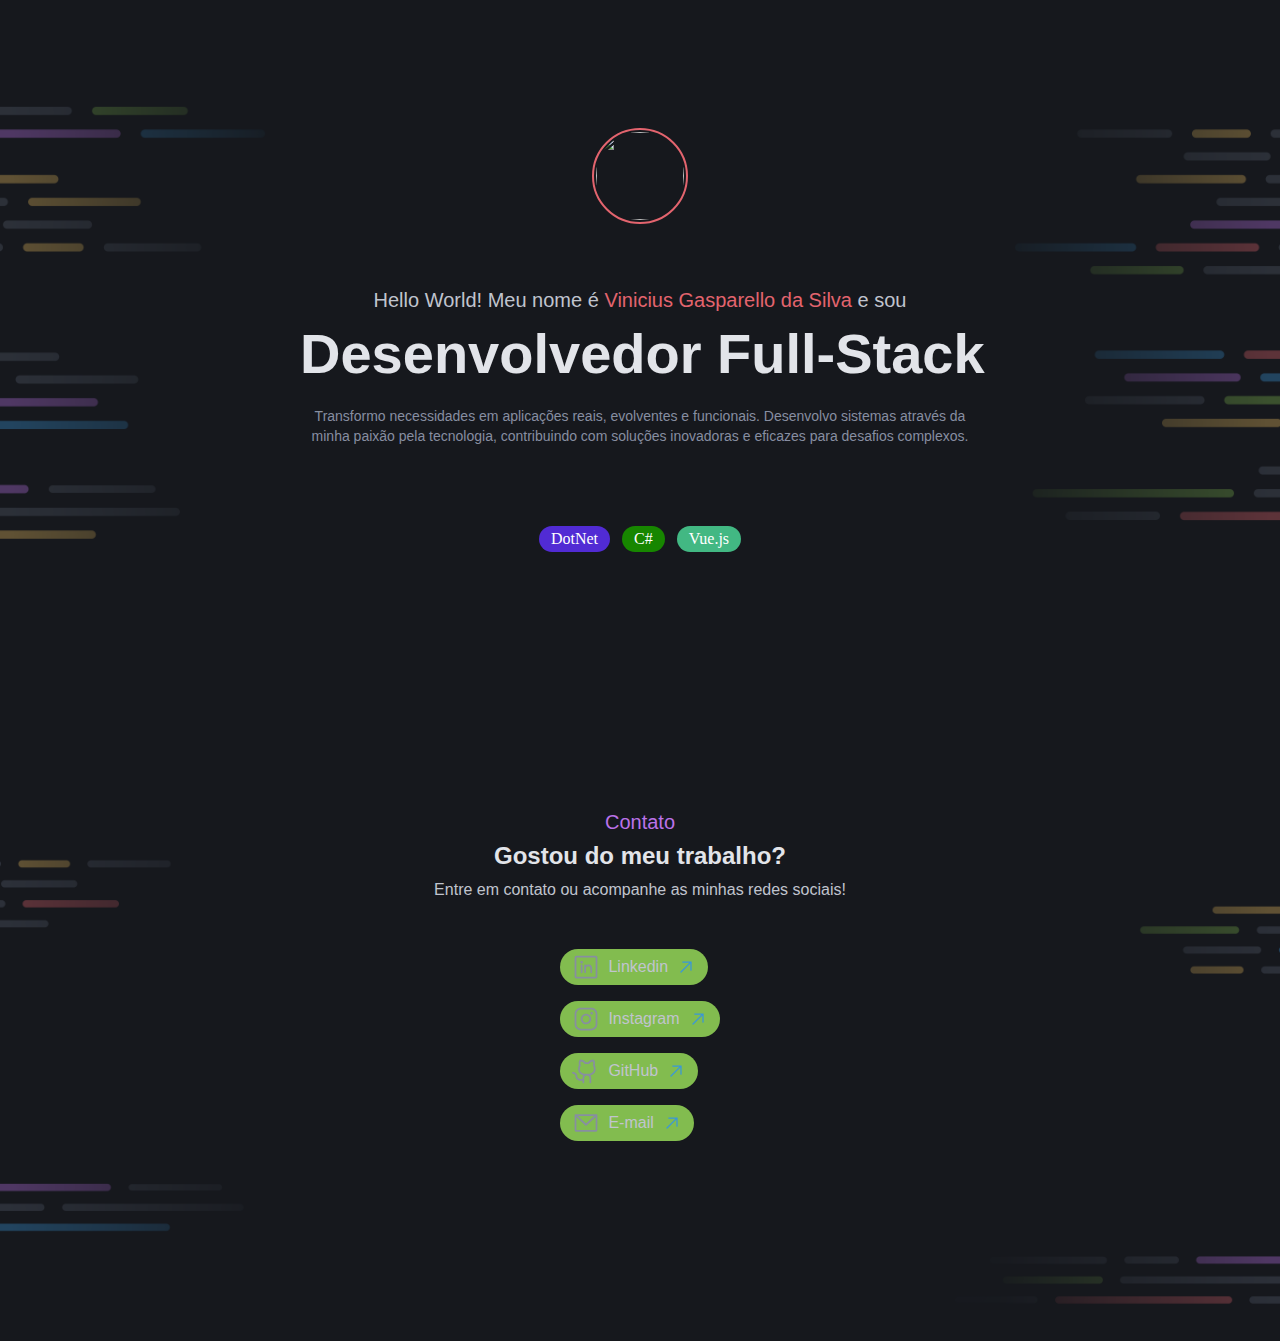
==== commit 6386d4b7: "feat: remove unnecessary code" ====
--- a/index.html
+++ b/index.html
@@ -3,7 +3,7 @@
 <head>
   <meta charset="UTF-8">
   <meta http-equiv="X-UA-Compatible" content="IE=edge">
-  <meta name="viewport" content="width=device-width, initial-scale=1.0">
+  <meta name="viewport" content="width=device-width, initial-scale=1, maximum-scale=1, user-scalable=no">
   <link rel="stylesheet" href="./styles/vars.css">
   <link rel="stylesheet" href="./styles/style.css">
   
@@ -38,188 +38,7 @@
       </div>
     </div>
 
-    <div class="projects" style="display: none;">
-      <div class="header2">
-        <div class="meu-trabalho">Meu trabalho</div>
-        <div class="veja-os-projetos-em-destaque">
-          Veja os projetos em destaque
-        </div>
-      </div>
-      <div class="grid">
-        <div class="project-card">
-          <img class="image2" src="image1.png" />
-          <div class="text2">
-            <div class="description">
-              <div class="title2">Travelgram</div>
-              <div
-                class="lorem-ipsum-dolor-sit-amet-consectetur-viverra-sed-laoreet-eu-ornare"
-              >
-                Rede social onde as pessoas mostram os registros de suas viagens
-                pelo mundo
-              </div>
-            </div>
-            <div class="tags2">
-              <div class="social-button6">
-                <div class="php2">PHP</div>
-              </div>
-              <div class="social-button7">
-                <div class="css2">CSS</div>
-              </div>
-              <div class="social-button8">
-                <div class="html2">HTML</div>
-              </div>
-              <div class="social-button9">
-                <div class="javascript2">Javascript</div>
-              </div>
-            </div>
-          </div>
-        </div>
-        <div class="project-card">
-          <img class="image2" src="image2.png" />
-          <div class="text2">
-            <div class="description">
-              <div class="title2">Página de receita</div>
-              <div
-                class="lorem-ipsum-dolor-sit-amet-consectetur-viverra-sed-laoreet-eu-ornare"
-              >
-                Página com o passo a passo de uma receita para cupcakes
-              </div>
-            </div>
-            <div class="tags2">
-              <div class="social-button6">
-                <div class="php2">PHP</div>
-              </div>
-              <div class="social-button7">
-                <div class="css2">CSS</div>
-              </div>
-              <div class="social-button8">
-                <div class="html2">HTML</div>
-              </div>
-              <div class="social-button9">
-                <div class="javascript2">Javascript</div>
-              </div>
-            </div>
-          </div>
-        </div>
-        <div class="project-card">
-          <img class="image2" src="image3.png" />
-          <div class="text2">
-            <div class="description">
-              <div class="title2">Tech News</div>
-              <div
-                class="lorem-ipsum-dolor-sit-amet-consectetur-viverra-sed-laoreet-eu-ornare"
-              >
-                Homepage de um portal de notícias sobre a área de tecnologia
-              </div>
-            </div>
-            <div class="tags2">
-              <div class="social-button6">
-                <div class="php2">PHP</div>
-              </div>
-              <div class="social-button7">
-                <div class="css2">CSS</div>
-              </div>
-              <div class="social-button8">
-                <div class="html2">HTML</div>
-              </div>
-              <div class="social-button9">
-                <div class="javascript2">Javascript</div>
-              </div>
-            </div>
-          </div>
-        </div>
-        <div class="project-card">
-          <img class="image2" src="image4.png" />
-          <div class="text2">
-            <div class="description">
-              <div class="title2">Refund</div>
-              <div
-                class="lorem-ipsum-dolor-sit-amet-consectetur-viverra-sed-laoreet-eu-ornare"
-              >
-                Um sistema para pedido e acompanhamento de reembolso
-              </div>
-            </div>
-            <div class="tags2">
-              <div class="social-button6">
-                <div class="php2">PHP</div>
-              </div>
-              <div class="social-button7">
-                <div class="css2">CSS</div>
-              </div>
-              <div class="social-button8">
-                <div class="html2">HTML</div>
-              </div>
-              <div class="social-button9">
-                <div class="javascript2">Javascript</div>
-              </div>
-            </div>
-          </div>
-        </div>
-        <div class="project-card">
-          <img class="image2" src="image5.png" />
-          <div class="text2">
-            <div class="description">
-              <div class="title2">Página de turismo</div>
-              <div
-                class="lorem-ipsum-dolor-sit-amet-consectetur-viverra-sed-laoreet-eu-ornare"
-              >
-                Página com as principais informações para quem quer viajar para
-                Busan
-              </div>
-            </div>
-            <div class="tags2">
-              <div class="social-button6">
-                <div class="php2">PHP</div>
-              </div>
-              <div class="social-button7">
-                <div class="css2">CSS</div>
-              </div>
-              <div class="social-button8">
-                <div class="html2">HTML</div>
-              </div>
-              <div class="social-button9">
-                <div class="javascript2">Javascript</div>
-              </div>
-            </div>
-          </div>
-        </div>
-        <div class="project-card">
-          <img class="image2" src="image6.png" />
-          <div class="text2">
-            <div class="description">
-              <div class="title2">Zingen</div>
-              <div
-                class="lorem-ipsum-dolor-sit-amet-consectetur-viverra-sed-laoreet-eu-ornare"
-              >
-                Landing Page completa e responsiva de um aplicativo de Karaokê
-              </div>
-            </div>
-            <div class="tags2">
-              <div class="social-button6">
-                <div class="php2">PHP</div>
-              </div>
-              <div class="social-button7">
-                <div class="css2">CSS</div>
-              </div>
-              <div class="social-button8">
-                <div class="html2">HTML</div>
-              </div>
-              <div class="social-button9">
-                <div class="javascript2">Javascript</div>
-              </div>
-            </div>
-          </div>
-        </div>
-      </div>
-    </div>
-
-    <div class="contact"
-      style="
-        background: url(images/contact0.png) center;
-        background-size: cover;
-        background-repeat: no-repeat;
-      "
-    >
+    <div class="contact" style="background: url(images/contact0.png) center; background-size: cover; background-repeat: no-repeat;">
       <div class="header3">
         <div class="contato">Contato</div>
         <div class="gostou-do-meu-trabalho">Gostou do meu trabalho?</div>
@@ -228,23 +47,23 @@
         </div>
       </div>
       <div class="links">
-        <a class="social-button10" href="https://www.linkedin.com/in/vinicius-gasparello-da-silva/">
+        <a class="social-button" target="_blank" href="https://www.linkedin.com/in/vinicius-gasparello-da-silva/">
           <img class="linkedin-logo" src="images/linkedin-logo0.svg" />
           <div class="linkedin">Linkedin</div>
           <img class="arrow-up-right" src="images/arrow-up-right.svg" />
         </a>
-        <a class="social-button10" href="https://www.instagram.com/gasparellovinicius/">
+        <a class="social-button" target="_blank" href="https://www.instagram.com/gasparellovinicius/">
           <img class="instagram-logo" src="images/instagram-logo0.svg" />
           <div class="linkedin">Instagram</div>
           <img class="arrow-up-right" src="images/arrow-up-right.svg" />
         </a>
-        <a class="social-button10" href="https://github.com/vgdsilva">
+        <a class="social-button" target="_blank" href="https://github.com/vgdsilva">
           <img class="github-logo" src="images/github-logo0.svg" />
           <div class="linkedin">GitHub</div>
           <img class="arrow-up-right" src="images/arrow-up-right.svg" />
         </a>
-        <div class="social-button10">
-          <img class="envelope-simple" src="images/envelope-simple0.svg" />
+        <div class="social-button">
+          <img class="envelope-simple" target="_blank" src="images/envelope-simple0.svg" />
           <div class="linkedin">E-mail</div>
           <img class="arrow-up-right" src="images/arrow-up-right.svg" />
         </div>
--- a/styles/vars.css
+++ b/styles/vars.css
@@ -56,4 +56,9 @@
   --tag-sm-font-style: normal;
 
   /* Effects */
+
+  
+  --screen-sm-min:768px;
+  --screen-md-min: 992px;
+  --screen-lg-min: 1200px;
 }
--- a/styles/style.css
+++ b/styles/style.css
@@ -1,3 +1,14 @@
+
+/* Small devices (tablets, 768px and up) */
+@media (min-width: 768px) {  }
+
+/* Medium devices (desktops, 992px and up) */
+@media (min-width: 992px) {  }
+
+/* Large devices (large desktops, 1200px and up) */
+@media (min-width: v) {  }
+
+
 button,
    input,
    select,
@@ -364,19 +375,7 @@
   flex-shrink: 0;
   position: relative;
 }
-.social-button6 {
-  background: var(--main-purple, #bb72e9);
-  border-radius: 999px;
-  padding: 2px 8px 2px 8px;
-  display: flex;
-  flex-direction: row;
-  gap: 8px;
-  align-items: center;
-  justify-content: center;
-  flex-shrink: 0;
-  position: relative;
-  overflow: hidden;
-}
+
 .php2 {
   color: var(--base-gray-200, #16181d);
   text-align: center;
@@ -386,19 +385,6 @@
   font-weight: var(--tag-sm-font-weight, 700);
   position: relative;
 }
-.social-button7 {
-  background: var(--main-blue, #3996db);
-  border-radius: 999px;
-  padding: 2px 8px 2px 8px;
-  display: flex;
-  flex-direction: row;
-  gap: 8px;
-  align-items: center;
-  justify-content: center;
-  flex-shrink: 0;
-  position: relative;
-  overflow: hidden;
-}
 .css2 {
   color: var(--base-gray-200, #16181d);
   text-align: center;
@@ -408,19 +394,6 @@
   font-weight: var(--tag-sm-font-weight, 700);
   position: relative;
 }
-.social-button8 {
-  background: var(--main-red, #e3646e);
-  border-radius: 999px;
-  padding: 2px 8px 2px 8px;
-  display: flex;
-  flex-direction: row;
-  gap: 8px;
-  align-items: center;
-  justify-content: center;
-  flex-shrink: 0;
-  position: relative;
-  overflow: hidden;
-}
 .html2 {
   color: var(--base-gray-200, #16181d);
   text-align: center;
@@ -430,19 +403,7 @@
   font-weight: var(--tag-sm-font-weight, 700);
   position: relative;
 }
-.social-button9 {
-  background: var(--main-yellow, #eabd5f);
-  border-radius: 999px;
-  padding: 2px 8px 2px 8px;
-  display: flex;
-  flex-direction: row;
-  gap: 8px;
-  align-items: center;
-  justify-content: center;
-  flex-shrink: 0;
-  position: relative;
-  overflow: hidden;
-}
+
 .javascript2 {
   color: var(--base-gray-200, #16181d);
   text-align: center;
@@ -512,20 +473,7 @@
   flex-shrink: 0;
   position: relative;
 }
-.social-button10 {
-  background: var(--base-gray-300, #292c34);
-  border-radius: 8px;
-  padding: 20px;
-  display: flex;
-  flex-direction: row;
-  gap: 12px;
-  align-items: center;
-  justify-content: center;
-  flex-shrink: 0;
-  width: 400px;
-  position: relative;
-  overflow: hidden;
-}
+
 .linkedin-logo {
   flex-shrink: 0;
   width: 28px;
@@ -557,13 +505,6 @@
   position: relative;
   overflow: visible;
 }
-.arrow-up-right2 {
-  flex-shrink: 0;
-  width: 20px;
-  height: 20px;
-  position: relative;
-  overflow: visible;
-}
 .github-logo {
   flex-shrink: 0;
   width: 28px;
@@ -571,13 +512,6 @@
   position: relative;
   overflow: visible;
 }
-.arrow-up-right3 {
-  flex-shrink: 0;
-  width: 20px;
-  height: 20px;
-  position: relative;
-  overflow: visible;
-}
 .envelope-simple {
   flex-shrink: 0;
   width: 28px;
@@ -585,10 +519,10 @@
   position: relative;
   overflow: visible;
 }
-.arrow-up-right4 {
-  flex-shrink: 0;
-  width: 20px;
-  height: 20px;
-  position: relative;
-  overflow: visible;
-}
+
+@media screen and (max-width : 799px) {
+  .intro
+  {
+    width: 100%;
+  }
+}